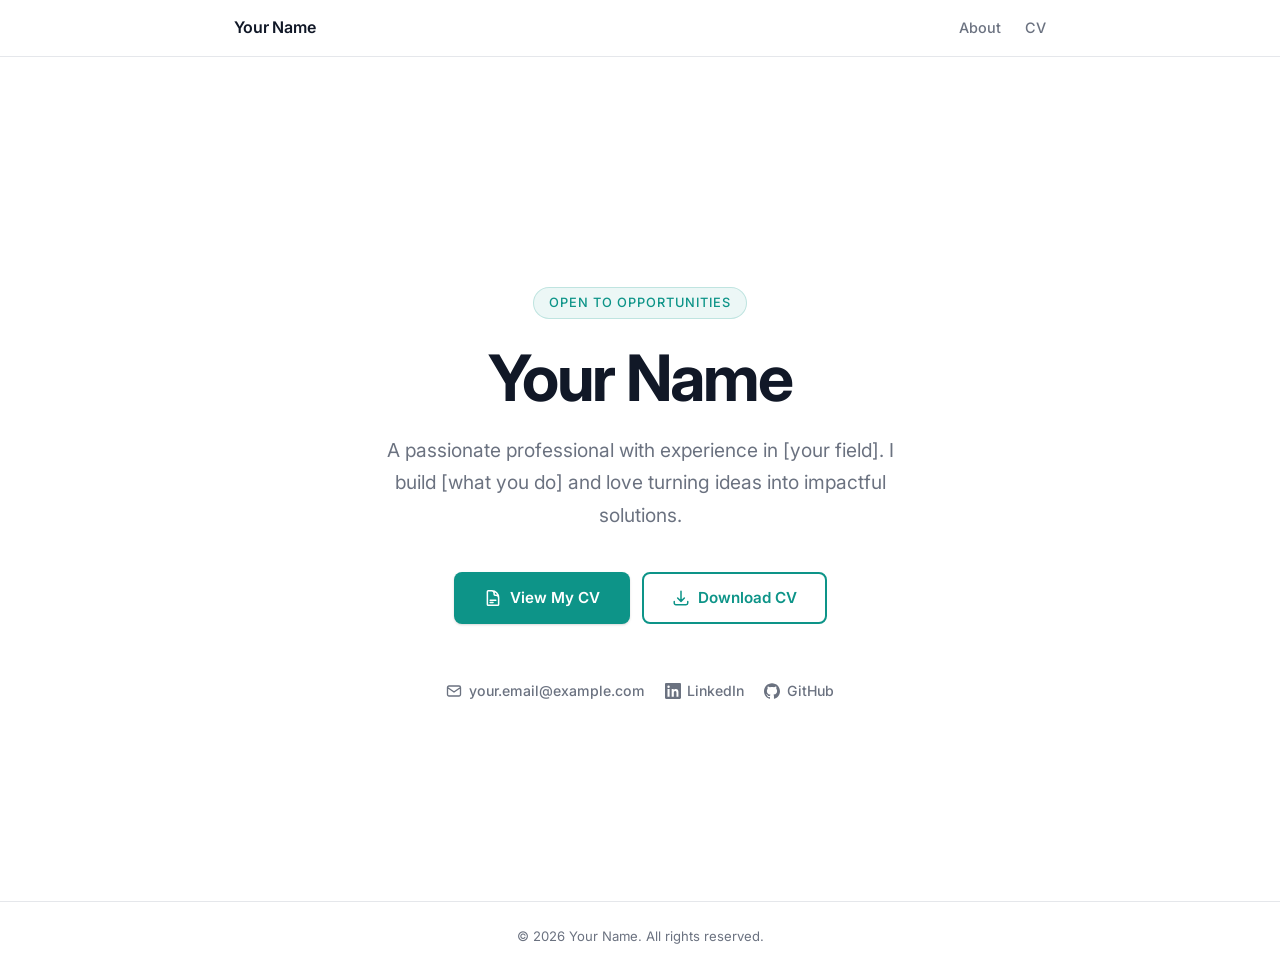
==== index.html @ 41fbfc58 "Add personal website: index.html, cv.html, styles.css, script.js Co-authored-by: Pelgu207 <246039718" ====
<!DOCTYPE html>
<html lang="en">
<head>
  <meta charset="UTF-8" />
  <meta name="viewport" content="width=device-width, initial-scale=1.0" />

  <!-- ── CHANGE PAGE TITLE ── -->
  <title>Your Name – Portfolio</title>

  <meta name="description" content="Personal website and CV of Your Name." />
  <link rel="stylesheet" href="styles.css" />
</head>
<body>

  <!-- ════════════════════════════════════════════
       NAVIGATION
       ════════════════════════════════════════════ -->
  <nav class="navbar">
    <div class="container">
      <!-- ── CHANGE YOUR NAME ── -->
      <a class="nav-brand" href="index.html">Your Name</a>
      <ul class="nav-links">
        <li><a href="#about">About</a></li>
        <li><a href="cv.html">CV</a></li>
        <!-- ── ADD/REMOVE NAV LINKS AS NEEDED ── -->
      </ul>
    </div>
  </nav>

  <!-- ════════════════════════════════════════════
       HERO SECTION
       ════════════════════════════════════════════ -->
  <main>
    <section class="hero" id="about">

      <!-- Optional role / availability badge -->
      <span class="hero-badge">Open to opportunities</span>

      <!-- ── CHANGE YOUR NAME ── -->
      <h1 class="hero-name">Your Name</h1>

      <!-- ── CHANGE THIS INTRODUCTION (1–2 sentences) ── -->
      <p class="hero-intro">
        A passionate professional with experience in [your field].
        I build [what you do] and love turning ideas into impactful solutions.
      </p>

      <!-- Buttons -->
      <div class="btn-group">
        <!-- Primary: View CV inline -->
        <a href="cv.html" class="btn btn-primary">
          <!-- document icon -->
          <svg xmlns="http://www.w3.org/2000/svg" fill="none" viewBox="0 0 24 24"
               stroke-width="2" stroke="currentColor" width="18" height="18"
               aria-hidden="true">
            <path stroke-linecap="round" stroke-linejoin="round"
                  d="M19.5 14.25v-2.625a3.375 3.375 0 00-3.375-3.375h-1.5A1.125 1.125 0 0113.5 7.125v-1.5a3.375 3.375 0 00-3.375-3.375H8.25m0 12.75h7.5m-7.5 3H12M10.5 2.25H5.625c-.621 0-1.125.504-1.125 1.125v17.25c0 .621.504 1.125 1.125 1.125h12.75c.621 0 1.125-.504 1.125-1.125V11.25a9 9 0 00-9-9z"/>
          </svg>
          View My CV
        </a>

        <!-- Secondary: Download PDF directly -->
        <!-- ── REPLACE cv.pdf WITH THE ACTUAL FILENAME OF YOUR CV ── -->
        <a href="cv.pdf" download class="btn btn-outline">
          <svg xmlns="http://www.w3.org/2000/svg" fill="none" viewBox="0 0 24 24"
               stroke-width="2" stroke="currentColor" width="18" height="18">
            <path stroke-linecap="round" stroke-linejoin="round"
                  d="M3 16.5v2.25A2.25 2.25 0 005.25 21h13.5A2.25 2.25 0 0021 18.75V16.5M16.5 12L12 16.5m0 0L7.5 12m4.5 4.5V3"/>
          </svg>
          Download CV
        </a>
      </div>

      <!-- Social / contact links -->
      <div class="social-links">

        <!-- ── CHANGE YOUR EMAIL ADDRESS ── -->
        <a href="mailto:your.email@example.com" class="social-link">
          <svg xmlns="http://www.w3.org/2000/svg" fill="none" viewBox="0 0 24 24"
               stroke-width="2" stroke="currentColor">
            <path stroke-linecap="round" stroke-linejoin="round"
                  d="M21.75 6.75v10.5a2.25 2.25 0 01-2.25 2.25h-15A2.25 2.25 0 012.25 17.25V6.75m19.5 0A2.25 2.25 0 0019.5 4.5h-15a2.25 2.25 0 00-2.25 2.25m19.5 0l-9.75 6.75L2.25 6.75"/>
          </svg>
          your.email@example.com
        </a>

        <!-- ── CHANGE YOUR LINKEDIN URL ── -->
        <a href="https://linkedin.com/in/yourprofile" target="_blank" rel="noopener"
           class="social-link">
          <svg xmlns="http://www.w3.org/2000/svg" viewBox="0 0 24 24" fill="currentColor">
            <path d="M20.447 20.452H17.21v-5.569c0-1.328-.024-3.037-1.852-3.037-1.853 0-2.136 1.445-2.136 2.939v5.667H9.988V9h3.12v1.561h.046c.434-.823 1.494-1.691 3.076-1.691 3.292 0 3.9 2.167 3.9 4.984v6.598zM5.337 7.433a1.813 1.813 0 110-3.626 1.813 1.813 0 010 3.626zm1.561 13.019H3.775V9h3.123v11.452zM22.225 0H1.771C.792 0 0 .774 0 1.729v20.542C0 23.227.792 24 1.771 24h20.451C23.2 24 24 23.227 24 22.271V1.729C24 .774 23.2 0 22.222 0h.003z"/>
          </svg>
          LinkedIn
        </a>

        <!-- ── CHANGE YOUR GITHUB USERNAME (or remove this block if not needed) ── -->
        <a href="https://github.com/yourusername" target="_blank" rel="noopener"
           class="social-link">
          <svg xmlns="http://www.w3.org/2000/svg" viewBox="0 0 24 24" fill="currentColor">
            <path d="M12 .297c-6.63 0-12 5.373-12 12 0 5.303 3.438 9.8 8.205 11.385.6.113.82-.258.82-.577 0-.285-.01-1.04-.015-2.04-3.338.724-4.042-1.61-4.042-1.61C4.422 18.07 3.633 17.7 3.633 17.7c-1.087-.744.084-.729.084-.729 1.205.084 1.838 1.236 1.838 1.236 1.07 1.835 2.809 1.305 3.495.998.108-.776.417-1.305.76-1.605-2.665-.3-5.466-1.332-5.466-5.93 0-1.31.465-2.38 1.235-3.22-.135-.303-.54-1.523.105-3.176 0 0 1.005-.322 3.3 1.23.96-.267 1.98-.399 3-.405 1.02.006 2.04.138 3 .405 2.28-1.552 3.285-1.23 3.285-1.23.645 1.653.24 2.873.12 3.176.765.84 1.23 1.91 1.23 3.22 0 4.61-2.805 5.625-5.475 5.92.42.36.81 1.096.81 2.22 0 1.606-.015 2.896-.015 3.286 0 .315.21.69.825.57C20.565 22.092 24 17.592 24 12.297c0-6.627-5.373-12-12-12"/>
          </svg>
          GitHub
        </a>

      </div>
    </section>
  </main>

  <!-- ════════════════════════════════════════════
       FOOTER
       ════════════════════════════════════════════ -->
  <footer>
    <!-- ── CHANGE YOUR NAME ── -->
    <p>&copy; <span id="year"></span> Your Name. All rights reserved.</p>
  </footer>

  <script src="script.js"></script>
</body>
</html>
---- styles.css ----
/* ============================================================
   styles.css – Personal Website Stylesheet
   ============================================================
   Professional, minimal design using Inter font.
   Neutral palette: white background, dark text, teal accent.
   ============================================================ */

/* ── Google Font ────────────────────────────────────────────── */
@import url('https://fonts.googleapis.com/css2?family=Inter:wght@300;400;500;600;700&display=swap');

/* ── CSS Reset / Base ───────────────────────────────────────── */
*, *::before, *::after {
  box-sizing: border-box;
  margin: 0;
  padding: 0;
}

:root {
  /* ── CHANGE ACCENT COLOR HERE ── */
  --accent:        #0d9488;   /* teal-600 */
  --accent-dark:   #0f766e;   /* teal-700  (hover) */
  --text-primary:  #111827;   /* near-black */
  --text-secondary:#6b7280;   /* gray-500  */
  --bg:            #ffffff;
  --bg-subtle:     #f9fafb;   /* gray-50   */
  --border:        #e5e7eb;   /* gray-200  */
  --radius:        0.5rem;
  --shadow:        0 1px 3px rgba(0,0,0,0.10), 0 1px 2px rgba(0,0,0,0.06);
  --shadow-md:     0 4px 6px  rgba(0,0,0,0.07), 0 2px 4px rgba(0,0,0,0.06);
}

html {
  scroll-behavior: smooth;
  font-size: 16px;
}

body {
  font-family: 'Inter', system-ui, -apple-system, sans-serif;
  background-color: var(--bg);
  color: var(--text-primary);
  line-height: 1.6;
  -webkit-font-smoothing: antialiased;
}

/* ── Utility ────────────────────────────────────────────────── */
.container {
  width: 100%;
  max-width: 860px;
  margin: 0 auto;
  padding: 0 1.5rem;
}

/* Screen-reader-only text: visually hidden but read aloud */
.sr-only {
  position: absolute;
  width: 1px;
  height: 1px;
  padding: 0;
  margin: -1px;
  overflow: hidden;
  clip: rect(0, 0, 0, 0);
  white-space: nowrap;
  border: 0;
}

/* ── Navigation Bar ─────────────────────────────────────────── */
.navbar {
  position: sticky;
  top: 0;
  z-index: 100;
  background: rgba(255, 255, 255, 0.92);
  backdrop-filter: blur(8px);
  border-bottom: 1px solid var(--border);
}

.navbar .container {
  display: flex;
  align-items: center;
  justify-content: space-between;
  height: 3.5rem;
}

/* ── CHANGE YOUR NAME IN THE NAV ── */
.nav-brand {
  font-weight: 600;
  font-size: 1rem;
  color: var(--text-primary);
  text-decoration: none;
  letter-spacing: -0.01em;
}

.nav-links {
  display: flex;
  gap: 1.5rem;
  list-style: none;
}

.nav-links a {
  font-size: 0.9rem;
  font-weight: 500;
  color: var(--text-secondary);
  text-decoration: none;
  transition: color 0.2s;
}

.nav-links a:hover {
  color: var(--accent);
}

/* ── Hero Section ───────────────────────────────────────────── */
.hero {
  display: flex;
  flex-direction: column;
  align-items: center;
  justify-content: center;
  text-align: center;
  padding: 7rem 1.5rem 5rem;
  min-height: calc(100vh - 3.5rem);
}

.hero-badge {
  display: inline-block;
  font-size: 0.8rem;
  font-weight: 500;
  letter-spacing: 0.08em;
  text-transform: uppercase;
  color: var(--accent);
  background: rgba(13, 148, 136, 0.08);
  border: 1px solid rgba(13, 148, 136, 0.2);
  padding: 0.3rem 0.9rem;
  border-radius: 999px;
  margin-bottom: 1.5rem;
}

.hero-name {
  font-size: clamp(2.5rem, 8vw, 4rem);
  font-weight: 700;
  letter-spacing: -0.03em;
  line-height: 1.1;
  margin-bottom: 1.25rem;
  color: var(--text-primary);
}

.hero-intro {
  font-size: clamp(1rem, 2.5vw, 1.2rem);
  color: var(--text-secondary);
  max-width: 520px;
  line-height: 1.7;
  margin-bottom: 2.5rem;
}

/* ── Buttons ────────────────────────────────────────────────── */
.btn-group {
  display: flex;
  flex-wrap: wrap;
  gap: 0.75rem;
  justify-content: center;
  margin-bottom: 3.5rem;
}

.btn {
  display: inline-flex;
  align-items: center;
  gap: 0.5rem;
  padding: 0.75rem 1.75rem;
  border-radius: var(--radius);
  font-size: 0.95rem;
  font-weight: 600;
  text-decoration: none;
  cursor: pointer;
  border: 2px solid transparent;
  transition: background 0.2s, color 0.2s, border-color 0.2s, box-shadow 0.2s, transform 0.15s;
}

.btn:active {
  transform: translateY(1px);
}

.btn-primary {
  background: var(--accent);
  color: #fff;
  box-shadow: var(--shadow);
}

.btn-primary:hover {
  background: var(--accent-dark);
  box-shadow: var(--shadow-md);
}

.btn-outline {
  background: transparent;
  color: var(--accent);
  border-color: var(--accent);
}

.btn-outline:hover {
  background: rgba(13, 148, 136, 0.06);
}

/* ── Social Links Row ───────────────────────────────────────── */
.social-links {
  display: flex;
  flex-wrap: wrap;
  gap: 1.25rem;
  justify-content: center;
}

.social-link {
  display: inline-flex;
  align-items: center;
  gap: 0.4rem;
  font-size: 0.88rem;
  font-weight: 500;
  color: var(--text-secondary);
  text-decoration: none;
  transition: color 0.2s;
}

.social-link:hover {
  color: var(--accent);
}

.social-link svg {
  width: 1rem;
  height: 1rem;
  flex-shrink: 0;
}

/* ── Footer ─────────────────────────────────────────────────── */
footer {
  border-top: 1px solid var(--border);
  padding: 1.5rem;
  text-align: center;
  font-size: 0.82rem;
  color: var(--text-secondary);
}

/* ════════════════════════════════════════════════════════════
   CV PAGE STYLES
   ════════════════════════════════════════════════════════════ */

/* ── CV Header ───────────────────────────────────────────────── */
.cv-header {
  padding: 3rem 1.5rem 2rem;
  text-align: center;
  border-bottom: 1px solid var(--border);
  background: var(--bg-subtle);
}

.cv-header h1 {
  font-size: clamp(1.8rem, 5vw, 2.5rem);
  font-weight: 700;
  letter-spacing: -0.02em;
  margin-bottom: 0.4rem;
}

.cv-header p {
  color: var(--text-secondary);
  font-size: 1rem;
  margin-bottom: 1.25rem;
}

.cv-header .btn-group {
  margin-bottom: 0;
}

/* ── PDF Viewer ──────────────────────────────────────────────── */
.pdf-section {
  padding: 2rem 1.5rem;
}

.pdf-notice {
  text-align: center;
  margin-bottom: 1.5rem;
  font-size: 0.9rem;
  color: var(--text-secondary);
}

.pdf-container {
  width: 100%;
  border: 1px solid var(--border);
  border-radius: var(--radius);
  overflow: hidden;
  box-shadow: var(--shadow-md);
  background: var(--bg-subtle);
  /* Height is set via JS for proper aspect ratio */
}

.pdf-embed {
  display: block;
  width: 100%;
  height: 100%;
  min-height: 70vh;
  border: none;
}

/* Fallback message shown when PDF cannot be displayed */
.pdf-fallback {
  display: none;           /* shown by JS if embed fails */
  padding: 3rem 2rem;
  text-align: center;
}

.pdf-fallback p {
  color: var(--text-secondary);
  margin-bottom: 1.5rem;
}

/* ── CV Sections (placeholder / fallback) ───────────────────── */
.cv-sections {
  padding: 2rem 1.5rem 4rem;
}

.cv-section {
  margin-bottom: 3rem;
}

.cv-section h2 {
  font-size: 1rem;
  font-weight: 600;
  letter-spacing: 0.06em;
  text-transform: uppercase;
  color: var(--accent);
  border-bottom: 2px solid var(--accent);
  padding-bottom: 0.4rem;
  margin-bottom: 1.25rem;
}

.cv-item {
  padding: 1rem 1.25rem;
  border: 1px solid var(--border);
  border-radius: var(--radius);
  margin-bottom: 0.75rem;
  background: var(--bg);
  box-shadow: var(--shadow);
}

.cv-item-header {
  display: flex;
  justify-content: space-between;
  align-items: flex-start;
  flex-wrap: wrap;
  gap: 0.25rem;
  margin-bottom: 0.3rem;
}

.cv-item-title {
  font-weight: 600;
  font-size: 0.97rem;
}

.cv-item-date {
  font-size: 0.82rem;
  color: var(--text-secondary);
  white-space: nowrap;
}

.cv-item-sub {
  font-size: 0.88rem;
  color: var(--accent);
  margin-bottom: 0.4rem;
}

.cv-item p {
  font-size: 0.88rem;
  color: var(--text-secondary);
  line-height: 1.6;
}

/* Skills chips */
.skills-list {
  display: flex;
  flex-wrap: wrap;
  gap: 0.5rem;
}

.skill-chip {
  font-size: 0.82rem;
  font-weight: 500;
  padding: 0.3rem 0.85rem;
  border-radius: 999px;
  border: 1px solid var(--border);
  background: var(--bg-subtle);
  color: var(--text-primary);
}

/* ── Responsive ──────────────────────────────────────────────── */
@media (max-width: 600px) {
  .hero {
    padding: 4rem 1rem 3rem;
    min-height: calc(100vh - 3.5rem);
  }

  .cv-item-header {
    flex-direction: column;
  }

  .nav-links {
    gap: 1rem;
  }
}
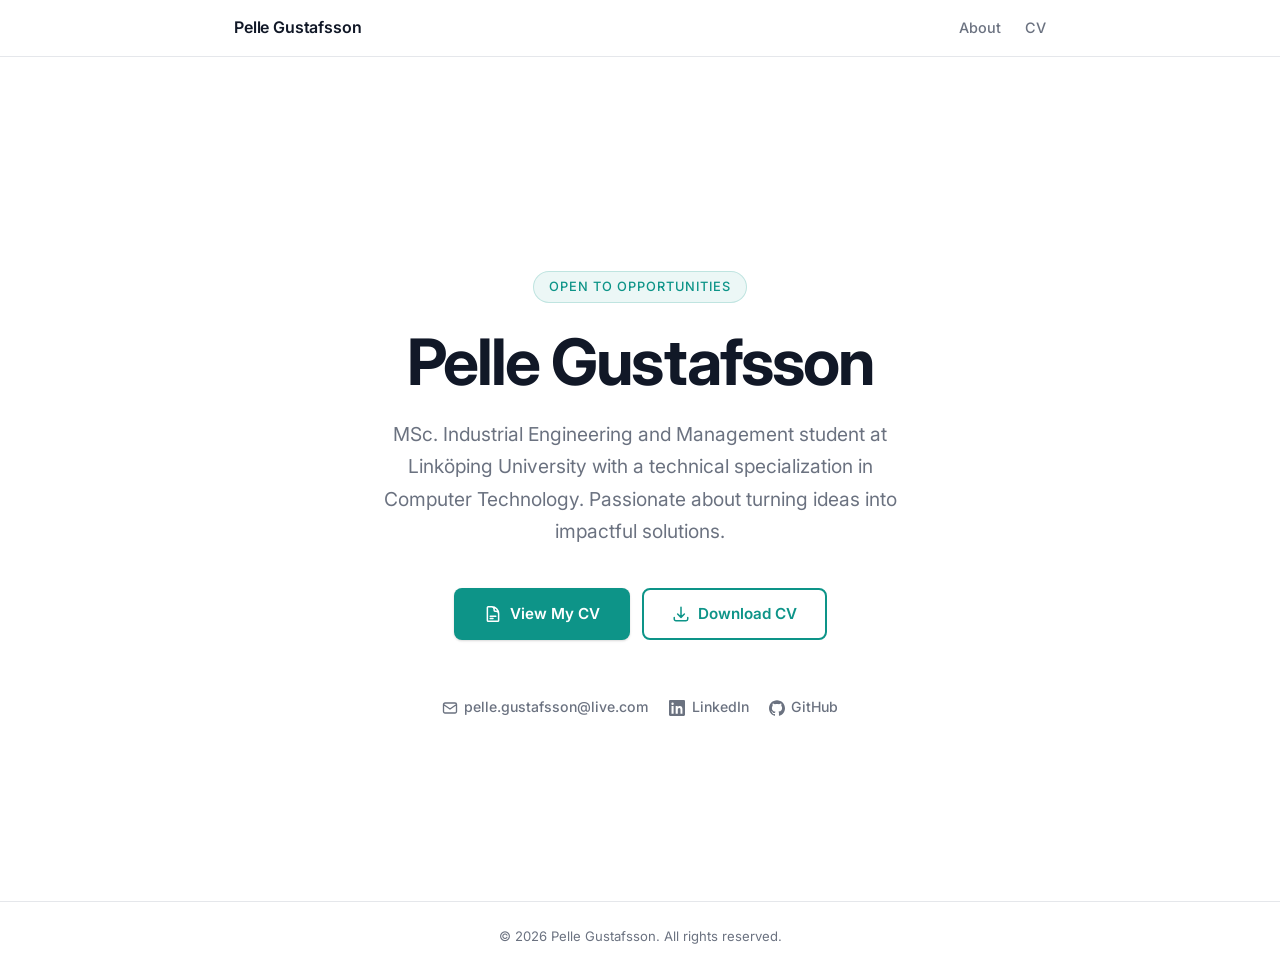
==== commit dbdc97d5: "Replace all placeholder text with Pelle Gustafsson's real CV information Co-authored-by: Pelgu207 <2" ====
--- a/index.html
+++ b/index.html
@@ -4,10 +4,9 @@
   <meta charset="UTF-8" />
   <meta name="viewport" content="width=device-width, initial-scale=1.0" />
 
-  <!-- ── CHANGE PAGE TITLE ── -->
-  <title>Your Name – Portfolio</title>
+  <title>Pelle Gustafsson – Portfolio</title>
 
-  <meta name="description" content="Personal website and CV of Your Name." />
+  <meta name="description" content="Personal website and CV of Pelle Gustafsson." />
   <link rel="stylesheet" href="styles.css" />
 </head>
 <body>
@@ -17,8 +16,7 @@
        ════════════════════════════════════════════ -->
   <nav class="navbar">
     <div class="container">
-      <!-- ── CHANGE YOUR NAME ── -->
-      <a class="nav-brand" href="index.html">Your Name</a>
+      <a class="nav-brand" href="index.html">Pelle Gustafsson</a>
       <ul class="nav-links">
         <li><a href="#about">About</a></li>
         <li><a href="cv.html">CV</a></li>
@@ -36,13 +34,12 @@
       <!-- Optional role / availability badge -->
       <span class="hero-badge">Open to opportunities</span>
 
-      <!-- ── CHANGE YOUR NAME ── -->
-      <h1 class="hero-name">Your Name</h1>
+      <h1 class="hero-name">Pelle Gustafsson</h1>
 
-      <!-- ── CHANGE THIS INTRODUCTION (1–2 sentences) ── -->
       <p class="hero-intro">
-        A passionate professional with experience in [your field].
-        I build [what you do] and love turning ideas into impactful solutions.
+        MSc. Industrial Engineering and Management student at Linköping University
+        with a technical specialization in Computer Technology.
+        Passionate about turning ideas into impactful solutions.
       </p>
 
       <!-- Buttons -->
@@ -74,18 +71,16 @@
       <!-- Social / contact links -->
       <div class="social-links">
 
-        <!-- ── CHANGE YOUR EMAIL ADDRESS ── -->
-        <a href="mailto:your.email@example.com" class="social-link">
+        <a href="mailto:pelle.gustafsson@live.com" class="social-link">
           <svg xmlns="http://www.w3.org/2000/svg" fill="none" viewBox="0 0 24 24"
                stroke-width="2" stroke="currentColor">
             <path stroke-linecap="round" stroke-linejoin="round"
                   d="M21.75 6.75v10.5a2.25 2.25 0 01-2.25 2.25h-15A2.25 2.25 0 012.25 17.25V6.75m19.5 0A2.25 2.25 0 0019.5 4.5h-15a2.25 2.25 0 00-2.25 2.25m19.5 0l-9.75 6.75L2.25 6.75"/>
           </svg>
-          your.email@example.com
+          pelle.gustafsson@live.com
         </a>
 
-        <!-- ── CHANGE YOUR LINKEDIN URL ── -->
-        <a href="https://linkedin.com/in/yourprofile" target="_blank" rel="noopener"
+        <a href="https://linkedin.com/in/" target="_blank" rel="noopener"
            class="social-link">
           <svg xmlns="http://www.w3.org/2000/svg" viewBox="0 0 24 24" fill="currentColor">
             <path d="M20.447 20.452H17.21v-5.569c0-1.328-.024-3.037-1.852-3.037-1.853 0-2.136 1.445-2.136 2.939v5.667H9.988V9h3.12v1.561h.046c.434-.823 1.494-1.691 3.076-1.691 3.292 0 3.9 2.167 3.9 4.984v6.598zM5.337 7.433a1.813 1.813 0 110-3.626 1.813 1.813 0 010 3.626zm1.561 13.019H3.775V9h3.123v11.452zM22.225 0H1.771C.792 0 0 .774 0 1.729v20.542C0 23.227.792 24 1.771 24h20.451C23.2 24 24 23.227 24 22.271V1.729C24 .774 23.2 0 22.222 0h.003z"/>
@@ -93,8 +88,7 @@
           LinkedIn
         </a>
 
-        <!-- ── CHANGE YOUR GITHUB USERNAME (or remove this block if not needed) ── -->
-        <a href="https://github.com/yourusername" target="_blank" rel="noopener"
+        <a href="https://github.com/Pelgu207" target="_blank" rel="noopener"
            class="social-link">
           <svg xmlns="http://www.w3.org/2000/svg" viewBox="0 0 24 24" fill="currentColor">
             <path d="M12 .297c-6.63 0-12 5.373-12 12 0 5.303 3.438 9.8 8.205 11.385.6.113.82-.258.82-.577 0-.285-.01-1.04-.015-2.04-3.338.724-4.042-1.61-4.042-1.61C4.422 18.07 3.633 17.7 3.633 17.7c-1.087-.744.084-.729.084-.729 1.205.084 1.838 1.236 1.838 1.236 1.07 1.835 2.809 1.305 3.495.998.108-.776.417-1.305.76-1.605-2.665-.3-5.466-1.332-5.466-5.93 0-1.31.465-2.38 1.235-3.22-.135-.303-.54-1.523.105-3.176 0 0 1.005-.322 3.3 1.23.96-.267 1.98-.399 3-.405 1.02.006 2.04.138 3 .405 2.28-1.552 3.285-1.23 3.285-1.23.645 1.653.24 2.873.12 3.176.765.84 1.23 1.91 1.23 3.22 0 4.61-2.805 5.625-5.475 5.92.42.36.81 1.096.81 2.22 0 1.606-.015 2.896-.015 3.286 0 .315.21.69.825.57C20.565 22.092 24 17.592 24 12.297c0-6.627-5.373-12-12-12"/>
@@ -110,8 +104,7 @@
        FOOTER
        ════════════════════════════════════════════ -->
   <footer>
-    <!-- ── CHANGE YOUR NAME ── -->
-    <p>&copy; <span id="year"></span> Your Name. All rights reserved.</p>
+    <p>&copy; <span id="year"></span> Pelle Gustafsson. All rights reserved.</p>
   </footer>
 
   <script src="script.js"></script>
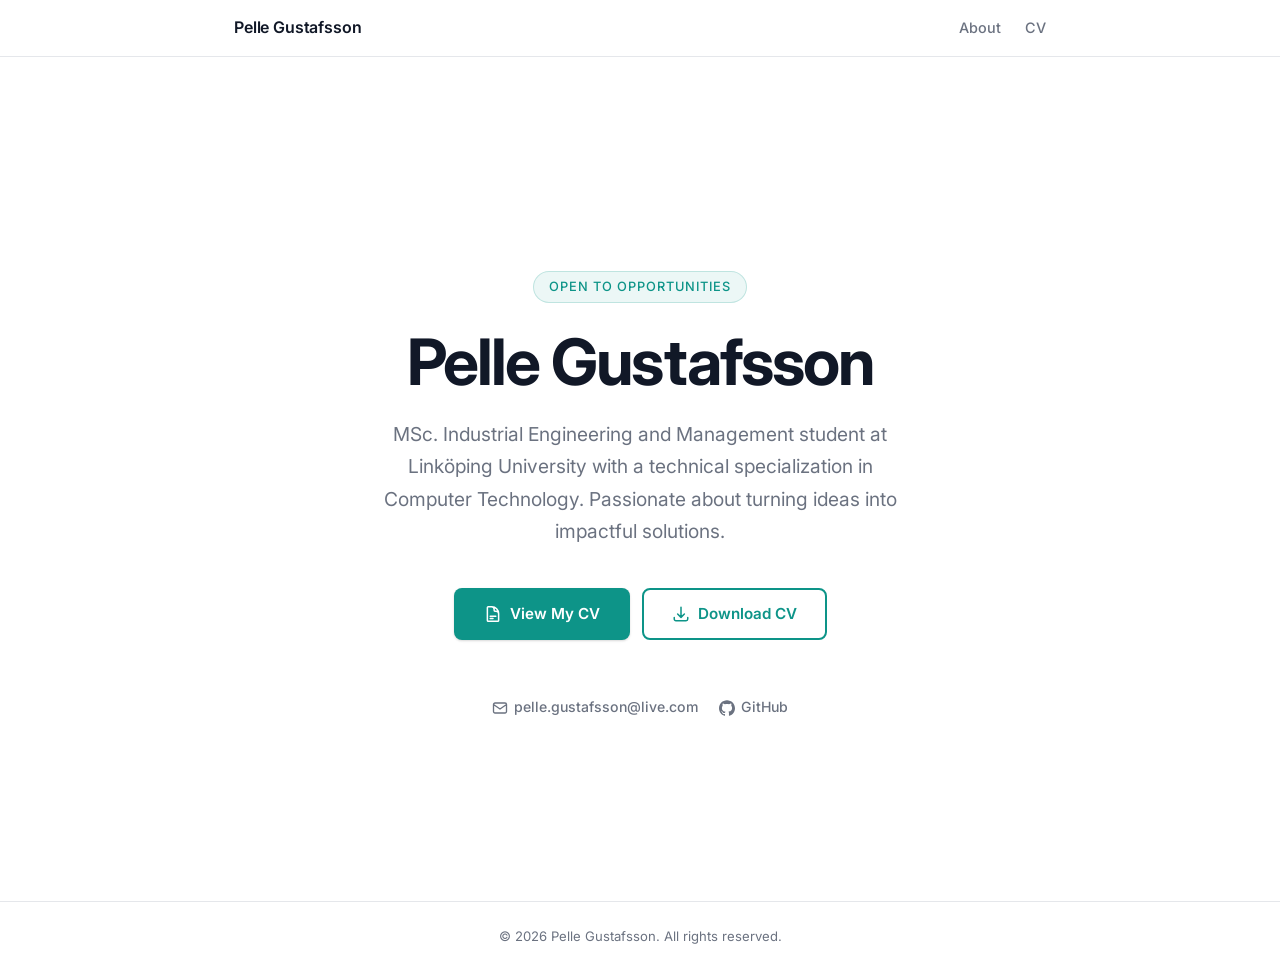
==== commit 6202bf24: "Remove incomplete LinkedIn link (no profile available in CV) Co-authored-by: Pelgu207 <246039718+Pel" ====
--- a/index.html
+++ b/index.html
@@ -80,14 +80,6 @@
           pelle.gustafsson@live.com
         </a>
 
-        <a href="https://linkedin.com/in/" target="_blank" rel="noopener"
-           class="social-link">
-          <svg xmlns="http://www.w3.org/2000/svg" viewBox="0 0 24 24" fill="currentColor">
-            <path d="M20.447 20.452H17.21v-5.569c0-1.328-.024-3.037-1.852-3.037-1.853 0-2.136 1.445-2.136 2.939v5.667H9.988V9h3.12v1.561h.046c.434-.823 1.494-1.691 3.076-1.691 3.292 0 3.9 2.167 3.9 4.984v6.598zM5.337 7.433a1.813 1.813 0 110-3.626 1.813 1.813 0 010 3.626zm1.561 13.019H3.775V9h3.123v11.452zM22.225 0H1.771C.792 0 0 .774 0 1.729v20.542C0 23.227.792 24 1.771 24h20.451C23.2 24 24 23.227 24 22.271V1.729C24 .774 23.2 0 22.222 0h.003z"/>
-          </svg>
-          LinkedIn
-        </a>
-
         <a href="https://github.com/Pelgu207" target="_blank" rel="noopener"
            class="social-link">
           <svg xmlns="http://www.w3.org/2000/svg" viewBox="0 0 24 24" fill="currentColor">
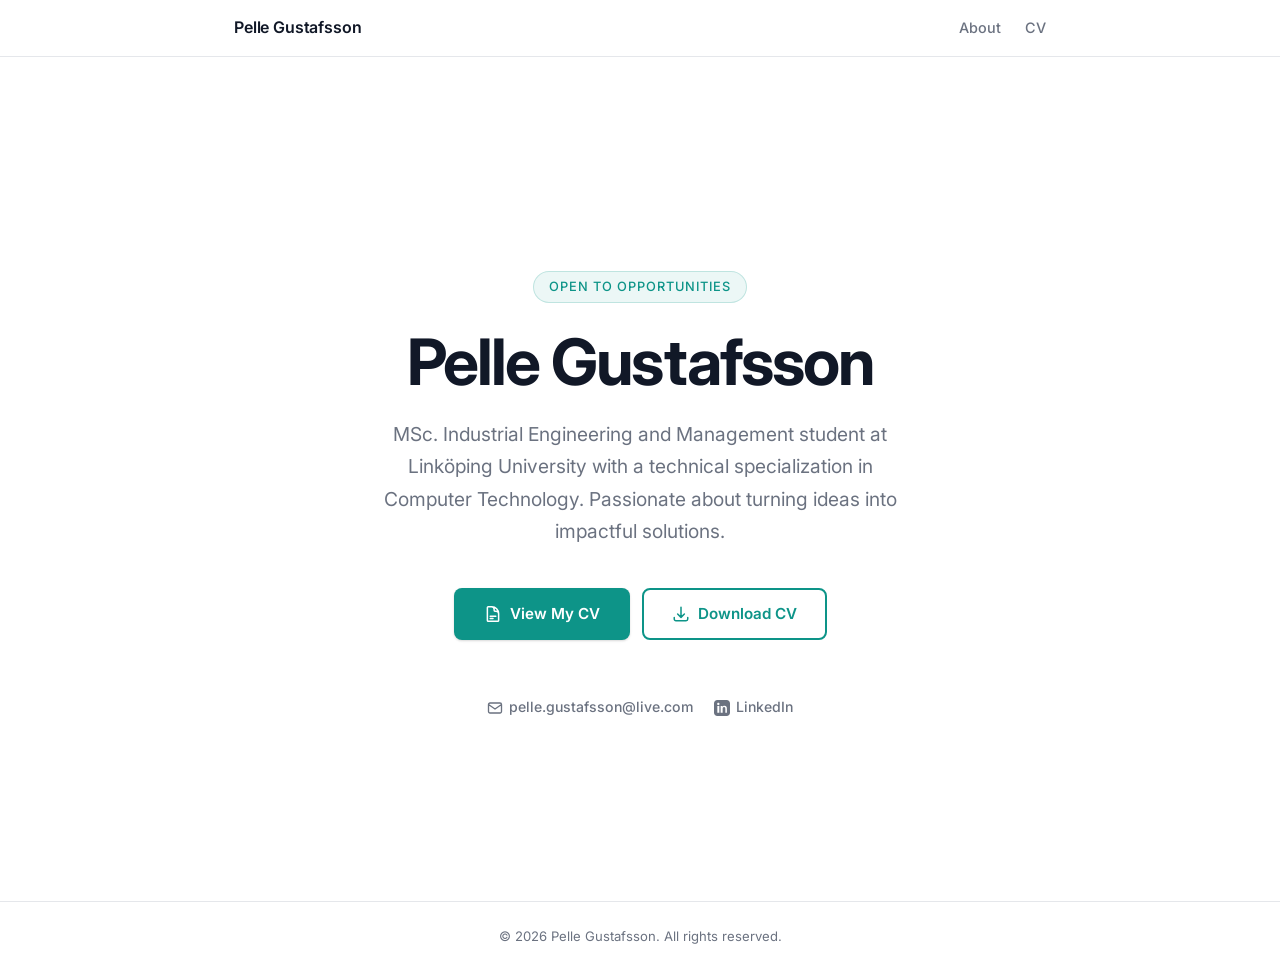
==== commit e2657a4f: "Replace GitHub link with LinkedIn" ====
--- a/index.html
+++ b/index.html
@@ -80,12 +80,12 @@
           pelle.gustafsson@live.com
         </a>
 
-        <a href="https://github.com/Pelgu207" target="_blank" rel="noopener"
+        <a href="https://www.linkedin.com/in/pelle-gustafsson-180651266/" target="_blank" rel="noopener"
            class="social-link">
           <svg xmlns="http://www.w3.org/2000/svg" viewBox="0 0 24 24" fill="currentColor">
-            <path d="M12 .297c-6.63 0-12 5.373-12 12 0 5.303 3.438 9.8 8.205 11.385.6.113.82-.258.82-.577 0-.285-.01-1.04-.015-2.04-3.338.724-4.042-1.61-4.042-1.61C4.422 18.07 3.633 17.7 3.633 17.7c-1.087-.744.084-.729.084-.729 1.205.084 1.838 1.236 1.838 1.236 1.07 1.835 2.809 1.305 3.495.998.108-.776.417-1.305.76-1.605-2.665-.3-5.466-1.332-5.466-5.93 0-1.31.465-2.38 1.235-3.22-.135-.303-.54-1.523.105-3.176 0 0 1.005-.322 3.3 1.23.96-.267 1.98-.399 3-.405 1.02.006 2.04.138 3 .405 2.28-1.552 3.285-1.23 3.285-1.23.645 1.653.24 2.873.12 3.176.765.84 1.23 1.91 1.23 3.22 0 4.61-2.805 5.625-5.475 5.92.42.36.81 1.096.81 2.22 0 1.606-.015 2.896-.015 3.286 0 .315.21.69.825.57C20.565 22.092 24 17.592 24 12.297c0-6.627-5.373-12-12-12"/>
+            <path d="M19 0h-14c-2.761 0-5 2.239-5 5v14c0 2.761 2.239 5 5 5h14c2.761 0 5-2.239 5-5v-14c0-2.761-2.239-5-5-5zm-11 19h-3v-10h3v10zm-1.5-11.268c-.966 0-1.75-.79-1.75-1.764s.784-1.764 1.75-1.764 1.75.79 1.75 1.764-.783 1.764-1.75 1.764zm13.5 11.268h-3v-5.604c0-1.337-.027-3.058-1.865-3.058-1.865 0-2.151 1.454-2.151 2.958v5.704h-3v-10h2.881v1.367h.041c.401-.761 1.379-1.562 2.839-1.562 3.036 0 3.6 2 3.6 4.599v5.596z"/>
           </svg>
-          GitHub
+          LinkedIn
         </a>
 
       </div>
@@ -101,4 +101,4 @@
 
   <script src="script.js"></script>
 </body>
-</html>
+</html>
